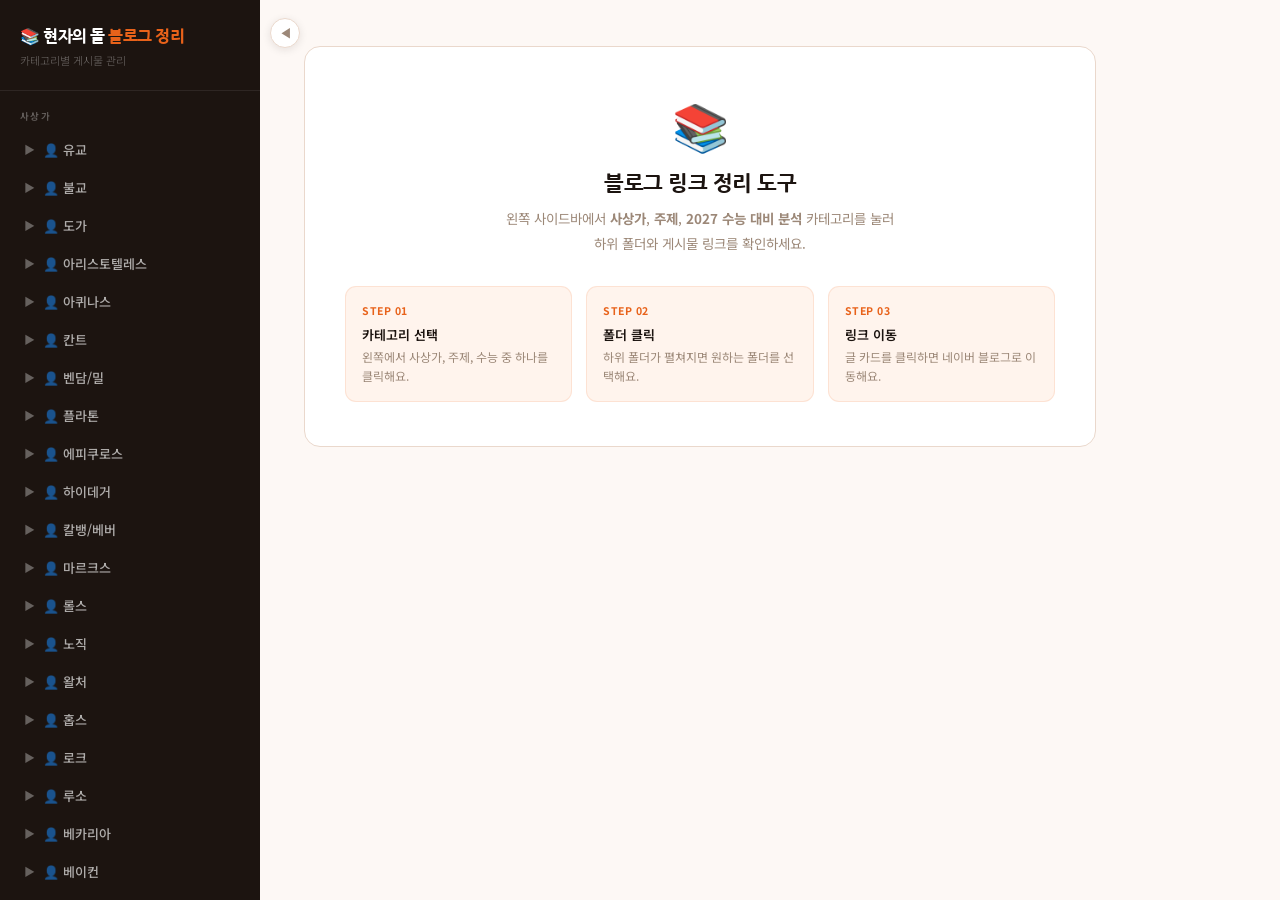
==== index.html @ 96433935 "Rename blog-organizer.html to index.html" ====
<!DOCTYPE html>
<html lang="ko">
<head>
<meta charset="UTF-8">
<meta name="viewport" content="width=device-width, initial-scale=1.0">
<title>현자의 돌 블로그 정리</title>
<link rel="stylesheet" href="blog-organizer.css">
</head>
<body>

<!-- 사이드바 토글 -->
<button class="sidebar-toggle" onclick="toggleSidebar()" title="사이드바 숨기기/보이기">
  <span class="toggle-icon">◀</span>
</button>

<!-- 사이드바 -->
<nav id="sidebar">
  <div class="sidebar-header">
    <div class="logo">📚 현자의 돌 <span>블로그 정리</span></div>
    <div class="sub">카테고리별 게시물 관리</div>
  </div>

  <div class="cat-label">사상가</div>
  <div id="thinker-section"></div>
  <div class="cat-divider"></div>

  <div class="cat-label">주제</div>
  <div id="topic-section"></div>
  <div class="cat-divider"></div>

  <div class="cat-label">2027년 수능 대비 분석</div>
  <div id="exam-section"></div>

  <!-- 관리자 로그인/로그아웃 버튼 -->
  <div class="admin-area">
    <button class="admin-btn" id="admin-toggle-btn" onclick="handleAdminBtn()">
      🔐 관리자 로그인
    </button>
  </div>
</nav>

<!-- 메인 -->
<main id="main">
  <div id="main-content"></div>
</main>

<!-- FAB: 관리자만 보임 -->
<button class="fab admin-only" id="fab-add" onclick="openAddModal()" title="링크 추가">＋</button>

<!-- 링크 추가 모달 -->
<div class="modal-overlay" id="add-modal">
  <div class="modal">
    <div class="modal-title">✏️ 블로그 링크 추가</div>

    <div class="form-row">
      <label class="form-label">글 제목</label>
      <input class="form-input" id="f-title" placeholder="게시물 제목을 입력하세요" />
    </div>
    <div class="form-row">
      <label class="form-label">네이버 블로그 URL</label>
      <input class="form-input" id="f-url" placeholder="https://blog.naver.com/..." />
    </div>
    <div class="form-row">
      <label class="form-label">대분류 카테고리</label>
      <select class="form-select" id="f-cat" onchange="updateSubCats()">
        <option value="">선택하세요</option>
        <option value="사상가">사상가</option>
        <option value="주제">주제</option>
        <option value="수능">2027년 수능 대비 분석</option>
      </select>
    </div>
    <div class="form-row">
      <label class="form-label">세부 폴더</label>
      <div style="display:flex;gap:8px;">
        <select class="form-select" id="f-folder" style="flex:1">
          <option value="">대분류를 먼저 선택하세요</option>
        </select>
        <button class="btn btn-ghost" style="white-space:nowrap;padding:9px 12px;font-size:12px" onclick="openNewFolderInput()">＋ 새 폴더</button>
      </div>
      <input class="form-input" id="f-new-folder" placeholder="새 폴더 이름 입력 후 Enter" style="margin-top:6px;display:none"
        onkeydown="if(event.key==='Enter')confirmNewFolder()" />
    </div>
    <div class="form-row">
      <label class="form-label">태그 (쉼표로 구분)</label>
      <input class="form-input" id="f-tags" placeholder="예: 칸트, 도덕법칙, 정언명령" />
    </div>
    <div class="modal-actions">
      <button class="btn btn-ghost" onclick="closeModal()">취소</button>
      <button class="btn btn-primary" onclick="saveLink()">저장</button>
    </div>
  </div>
</div>

<!-- 관리자 로그인 모달 -->
<div class="modal-overlay" id="login-modal">
  <div class="modal" style="max-width:360px;">
    <div class="modal-title">🔐 관리자 로그인</div>
    <div class="form-row">
      <label class="form-label">비밀번호</label>
      <input class="form-input" id="admin-pw-input" type="password" placeholder="비밀번호 입력"
        onkeydown="if(event.key==='Enter')submitLogin()" />
      <div id="login-error" style="color:#d93025;font-size:11.5px;margin-top:6px;display:none;">
        비밀번호가 틀렸습니다.
      </div>
    </div>
    <div class="modal-actions">
      <button class="btn btn-ghost" onclick="closeLoginModal()">취소</button>
      <button class="btn btn-primary" onclick="submitLogin()">로그인</button>
    </div>
  </div>
</div>

<script>
// ════════════════════════════════════════
// ✏️  비밀번호 변경: 아래 한 줄만 수정하세요
const ADMIN_PASSWORD = 'admin1234';
// ════════════════════════════════════════

const STORE_KEY = 'blog_organizer_v1';
let isAdmin = false;
let appData = loadData();
let currentView = null;
let deleteMode = false;

// ── 데이터 저장/로드 ──
function loadData() {
  try { return JSON.parse(localStorage.getItem(STORE_KEY)) || getDefaultData(); }
  catch(e) { return getDefaultData(); }
}
function getDefaultData() {
  return {
    thinker: { '유교': [], '불교': [], '도가': [], '아리스토텔레스': [], '아퀴나스': [], '칸트': [], '벤담/밀': [], '플라톤': [], '에피쿠로스': [], '하이데거': [], '칼뱅/베버': [], '마르크스': [], '롤스': [], '노직': [], '왈처': [], '홉스': [], '로크': [], '루소': [], '베카리아': [], '베이컨': [], '데카르트': [], '싱어': [], '레건': [], '테일러': [], '레오폴드': [], '소로': [], '모겐소': [], '갈퉁': [], '니부어': [] },
    topic:   { '윤리와 사상': [], '사회·문화': [], '정치와 법': [], '생활과 윤리': [] },
    exam:    { '기출 분석': [], '예상 문제': [], '출제 경향': [], '고득점 전략': [] }
  };
}
function saveData(data) {
  localStorage.setItem(STORE_KEY, JSON.stringify(data));
}

// ── 관리자 모드 ──
function applyAdminState() {
  // FAB
  document.getElementById('fab-add').style.display = isAdmin ? 'flex' : 'none';
  // 로그인 버튼 텍스트
  document.getElementById('admin-toggle-btn').textContent = isAdmin ? '🔓 관리자 로그아웃' : '🔐 관리자 로그인';
  // 현재 화면 다시 그리기 (관리 버튼 반영)
  renderMain();
}

function handleAdminBtn() {
  if (isAdmin) {
    isAdmin = false;
    deleteMode = false;
    applyAdminState();
  } else {
    openLoginModal();
  }
}

function openLoginModal() {
  document.getElementById('admin-pw-input').value = '';
  document.getElementById('login-error').style.display = 'none';
  document.getElementById('login-modal').classList.add('open');
  setTimeout(() => document.getElementById('admin-pw-input').focus(), 80);
}
function closeLoginModal() {
  document.getElementById('login-modal').classList.remove('open');
}
function submitLogin() {
  const pw = document.getElementById('admin-pw-input').value;
  if (pw === ADMIN_PASSWORD) {
    isAdmin = true;
    closeLoginModal();
    applyAdminState();
  } else {
    document.getElementById('login-error').style.display = 'block';
    document.getElementById('admin-pw-input').value = '';
    document.getElementById('admin-pw-input').focus();
  }
}

// 모달 바깥 클릭 시 닫기
document.getElementById('login-modal').addEventListener('click', function(e) {
  if (e.target === this) closeLoginModal();
});

// ── 사이드바 렌더 ──
function renderSidebar() {
  renderSection('thinker-section', 'thinker', '👤');
  renderSection('topic-section',   'topic',   '📖');
  renderSection('exam-section',    'exam',    '📝');
}

function renderSection(elId, catKey, icon) {
  const el = document.getElementById(elId);
  const catData = appData[catKey];
  el.innerHTML = '';

  Object.keys(catData).forEach(thinker => {
    const count  = catData[thinker].length;
    const isOpen = currentView?.cat === catKey && currentView?.thinker === thinker;

    const btn = document.createElement('button');
    btn.className = 'thinker-btn' + (isOpen ? ' active' : '');
    btn.dataset.thinker = thinker;
    btn.innerHTML = `<span class="icon">▶</span>${icon} ${thinker}`;
    btn.onclick = () => toggleThinker(btn, catKey, thinker);
    el.appendChild(btn);

    const fl = document.createElement('div');
    fl.className = 'folder-list' + (isOpen ? ' open' : '');
    fl.id = `fl-${catKey}-${thinker}`;

    const folderMap = {};
    catData[thinker].forEach(item => {
      if (!folderMap[item.folder]) folderMap[item.folder] = [];
      folderMap[item.folder].push(item);
    });

    const allBtn = document.createElement('button');
    allBtn.className = 'folder-btn' + (isOpen && currentView?.folder === null ? ' active' : '');
    allBtn.innerHTML = `<span class="f-icon">📂</span> 전체 보기 <span class="f-count">${count}</span>`;
    allBtn.onclick = () => showView(catKey, thinker, null);
    fl.appendChild(allBtn);

    Object.keys(folderMap).forEach(folder => {
      const fb = document.createElement('button');
      fb.className = 'folder-btn' + (isOpen && currentView?.folder === folder ? ' active' : '');
      fb.innerHTML = `<span class="f-icon">📁</span> ${folder} <span class="f-count">${folderMap[folder].length}</span>`;
      fb.onclick = () => showView(catKey, thinker, folder);
      fl.appendChild(fb);
    });

    el.appendChild(fl);
  });
}

function toggleThinker(btn, catKey, thinker) {
  const fl = document.getElementById(`fl-${catKey}-${thinker}`);
  const isOpen = fl.classList.contains('open');
  btn.closest('div').querySelectorAll('.folder-list').forEach(x => x.classList.remove('open'));
  btn.closest('div').querySelectorAll('.thinker-btn').forEach(x => x.classList.remove('active'));
  if (!isOpen) {
    fl.classList.add('open');
    btn.classList.add('active');
    showView(catKey, thinker, null);
  } else {
    currentView = null;
    renderMain();
  }
}

// ── 메인 렌더 ──
function showView(cat, thinker, folder) {
  currentView = { cat, thinker, folder };
  renderSidebar();
  renderMain();
}

function renderMain() {
  const el = document.getElementById('main-content');
  if (!currentView) { el.innerHTML = renderWelcome(); return; }

  const { cat, thinker, folder } = currentView;
  const allItems = appData[cat][thinker] || [];
  const items    = folder === null ? allItems : allItems.filter(i => i.folder === folder);
  const catLabel = cat === 'thinker' ? '사상가' : cat === 'topic' ? '주제' : '2027 수능';
  const folderLabel = folder || '전체 보기';

  const searchVal = document.getElementById('search-input-main')?.value || '';
  const filtered  = searchVal
    ? items.filter(i => i.title.includes(searchVal) || (i.tags||[]).join(',').includes(searchVal))
    : items;

  // 관리자 전용 버튼 (관리자일 때만 렌더)
  const adminBtns = isAdmin ? `
    <div style="display:flex;gap:6px">
      <button class="btn-sm" onclick="toggleDeleteMode()">${deleteMode ? '✅ 완료' : '🗑 관리'}</button>
      <button class="btn-sm" onclick="openAddModalWith('${cat}','${thinker}',${folder ? `'${folder}'` : 'null'})">＋ 추가</button>
    </div>` : '';

  el.innerHTML = `
    <div class="main-header">
      <div class="breadcrumb">
        <span>${catLabel}</span> <span>›</span> <span>${thinker}</span>
        ${folder ? `<span>›</span><span>${folder}</span>` : ''}
      </div>
      <div class="main-title">${thinker} — ${folderLabel}</div>
      <div class="main-desc">${thinker}의 블로그 게시물 모음입니다. 링크를 클릭하면 네이버 블로그로 이동합니다.</div>
    </div>
    <div class="search-wrap">
      <input class="search-input" id="search-input-main" placeholder="제목 또는 태그로 검색…"
        value="${searchVal}" oninput="renderMain()" />
    </div>
    <div class="manage-bar">
      <span class="result-count">총 ${filtered.length}개</span>
      ${adminBtns}
    </div>
    <div class="link-grid">
      ${filtered.length === 0 ? renderEmpty() : filtered.map(item => renderCard(item, cat, thinker)).join('')}
    </div>`;
}

function renderCard(item, cat, thinker) {
  const tagsHtml = (item.tags||[]).map(t => `<span class="tag">${t}</span>`).join('');
  if (deleteMode && isAdmin) {
    return `
      <div class="link-card deletable" style="cursor:default">
        <div class="card-icon">📄</div>
        <div class="card-body">
          <div class="card-title">${item.title}</div>
          <div class="card-meta">${item.folder}</div>
          ${tagsHtml ? `<div class="card-tags">${tagsHtml}</div>` : ''}
        </div>
        <button class="delete-btn" onclick="deleteItem('${cat}','${thinker}','${item.id}')">🗑</button>
      </div>`;
  }
  return `
    <a class="link-card" href="${item.url}" target="_blank" rel="noopener noreferrer">
      <div class="card-icon">📄</div>
      <div class="card-body">
        <div class="card-title">${item.title}</div>
        <div class="card-meta">${item.folder}</div>
        ${tagsHtml ? `<div class="card-tags">${tagsHtml}</div>` : ''}
      </div>
      <span class="card-arrow">→</span>
    </a>`;
}

function renderEmpty() {
  return `<div class="empty">
    <div class="e-icon">📭</div>
    <div class="e-title">아직 링크가 없어요</div>
    <div class="e-sub">${isAdmin ? '오른쪽 하단 ＋ 버튼을 눌러 첫 번째 블로그 링크를 추가해보세요.' : '관리자가 아직 링크를 추가하지 않았어요.'}</div>
  </div>`;
}

function renderWelcome() {
  return `<div class="welcome-hero">
    <div class="hero-emoji">📚</div>
    <h2>블로그 링크 정리 도구</h2>
    <p>왼쪽 사이드바에서 <strong>사상가</strong>, <strong>주제</strong>, <strong>2027 수능 대비 분석</strong> 카테고리를 눌러<br>
    하위 폴더와 게시물 링크를 확인하세요.</p>
    <div class="welcome-steps">
      <div class="step"><div class="step-num">STEP 01</div><div class="step-title">카테고리 선택</div><div class="step-desc">왼쪽에서 사상가, 주제, 수능 중 하나를 클릭해요.</div></div>
      <div class="step"><div class="step-num">STEP 02</div><div class="step-title">폴더 클릭</div><div class="step-desc">하위 폴더가 펼쳐지면 원하는 폴더를 선택해요.</div></div>
      <div class="step"><div class="step-num">STEP 03</div><div class="step-title">링크 이동</div><div class="step-desc">글 카드를 클릭하면 네이버 블로그로 이동해요.</div></div>
    </div>
  </div>`;
}

// ── 모달 (링크 추가) ──
let modalPreset = null;

function openAddModal() {
  if (!isAdmin) return;
  modalPreset = null;
  document.getElementById('f-title').value = '';
  document.getElementById('f-url').value = '';
  document.getElementById('f-cat').value = '';
  document.getElementById('f-folder').innerHTML = '<option value="">대분류를 먼저 선택하세요</option>';
  document.getElementById('f-tags').value = '';
  document.getElementById('f-new-folder').style.display = 'none';
  document.getElementById('add-modal').classList.add('open');
}

function openAddModalWith(cat, thinker, folder) {
  if (!isAdmin) return;
  openAddModal();
  const catVal = cat === 'thinker' ? '사상가' : cat === 'topic' ? '주제' : '수능';
  document.getElementById('f-cat').value = catVal;
  updateSubCats();
  const sel = document.getElementById('f-folder');
  Array.from(sel.options).forEach(opt => { if (opt.value === thinker) opt.selected = true; });
  modalPreset = { cat, thinker, folder };
}

function updateSubCats() {
  const cat = document.getElementById('f-cat').value;
  const sel = document.getElementById('f-folder');
  sel.innerHTML = '<option value="">선택하세요</option>';
  const catKey = cat === '사상가' ? 'thinker' : cat === '주제' ? 'topic' : cat === '수능' ? 'exam' : null;
  if (!catKey) return;
  Object.keys(appData[catKey]).forEach(name => {
    const opt = document.createElement('option');
    opt.value = JSON.stringify({ catKey, name });
    opt.textContent = name;
    sel.appendChild(opt);
  });
}

function openNewFolderInput() {
  const inp = document.getElementById('f-new-folder');
  inp.style.display = 'block';
  inp.focus();
}
function confirmNewFolder() {
  document.getElementById('f-new-folder').style.display = 'none';
}

function saveLink() {
  if (!isAdmin) return;
  const title     = document.getElementById('f-title').value.trim();
  const url       = document.getElementById('f-url').value.trim();
  const catRaw    = document.getElementById('f-cat').value;
  const folderRaw = document.getElementById('f-folder').value;
  const newFolder = document.getElementById('f-new-folder').value.trim();
  const tagsRaw   = document.getElementById('f-tags').value.trim();

  if (!title)  return alert('제목을 입력해주세요.');
  if (!url)    return alert('URL을 입력해주세요.');
  if (!catRaw) return alert('대분류를 선택해주세요.');

  let catKey, thinker;
  try {
    const parsed = JSON.parse(folderRaw);
    catKey  = parsed.catKey;
    thinker = parsed.name;
  } catch(e) {
    return alert('세부 폴더(사상가/주제 등)를 선택해주세요.');
  }

  const folder = newFolder || '기본 폴더';
  const tags   = tagsRaw ? tagsRaw.split(',').map(t => t.trim()).filter(Boolean) : [];
  appData[catKey][thinker].push({ id: Date.now().toString(), title, url, folder, tags });
  saveData(appData);
  closeModal();
  currentView = { cat: catKey, thinker, folder };
  renderSidebar();
  renderMain();
}

function closeModal() {
  document.getElementById('add-modal').classList.remove('open');
  document.getElementById('f-new-folder').value = '';
  document.getElementById('f-new-folder').style.display = 'none';
}

document.getElementById('add-modal').addEventListener('click', function(e) {
  if (e.target === this) closeModal();
});

// ── 삭제 ──
function toggleDeleteMode() {
  if (!isAdmin) return;
  deleteMode = !deleteMode;
  renderMain();
}
function deleteItem(cat, thinker, id) {
  if (!isAdmin) return;
  if (!confirm('이 링크를 삭제할까요?')) return;
  appData[cat][thinker] = appData[cat][thinker].filter(i => i.id !== id);
  saveData(appData);
  renderSidebar();
  renderMain();
}

// ── 사이드바 토글 ──
function toggleSidebar() {
  document.body.classList.toggle('sidebar-hidden');
}

// ── 초기화 ──
applyAdminState();
renderSidebar();
renderMain();
</script>
</body>
</html>
---- blog-organizer.css ----
@import url('https://fonts.googleapis.com/css2?family=Nanum+Gothic:wght@400;700;800&family=Noto+Sans+KR:wght@300;400;500;600&display=swap');

/* ══════════════════════════════
   디자인 토큰 (색상·폰트·간격)
   여기만 바꾸면 전체 테마 변경 가능
   ══════════════════════════════ */
:root {
  --ink:          #1c1410;   /* 기본 텍스트 */
  --ink-soft:     #4a3728;   /* 보조 텍스트 */
  --ink-muted:    #9c8878;   /* 흐린 텍스트 */
  --rule:         #ead8cc;   /* 구분선·테두리 */
  --bg:           #fdf8f5;   /* 페이지 배경 */
  --bg-white:     #ffffff;   /* 카드·모달 배경 */
  --accent:       #e8621a;   /* 포인트 컬러 (주황) */
  --accent-light: #fdf0e8;   /* 포인트 연한 배경 */
  --accent-hover: #c94e0e;   /* 포인트 hover */
  --accent-pale:  #fff4ed;   /* 포인트 아주 연한 배경 */
  --sidebar-w:    260px;     /* 사이드바 너비 */
}

/* ══════════════
   리셋
   ══════════════ */
* { margin: 0; padding: 0; box-sizing: border-box; }

body {
  font-family: 'Noto Sans KR', sans-serif;
  background: var(--bg);
  color: var(--ink);
  display: flex;
  min-height: 100vh;
}

/* ══════════════════════════════
   사이드바 토글
   ══════════════════════════════ */
#sidebar {
  transition: transform 0.25s cubic-bezier(0.4, 0, 0.2, 1);
}
#main {
  transition: margin-left 0.25s cubic-bezier(0.4, 0, 0.2, 1);
}

body.sidebar-hidden #sidebar           { transform: translateX(-260px); }
body.sidebar-hidden #main              { margin-left: 0; }
body.sidebar-hidden .sidebar-toggle    { left: 12px; }
body.sidebar-hidden .sidebar-toggle .toggle-icon { transform: rotate(180deg); }

.sidebar-toggle {
  position: fixed;
  top: 18px;
  left: calc(var(--sidebar-w) + 10px);
  z-index: 200;
  width: 30px;
  height: 30px;
  border-radius: 50%;
  background: var(--bg-white);
  border: 1.5px solid var(--rule);
  cursor: pointer;
  display: flex;
  align-items: center;
  justify-content: center;
  box-shadow: 0 2px 8px rgba(28, 20, 16, 0.1);
  transition: left 0.25s cubic-bezier(0.4, 0, 0.2, 1), background 0.15s;
  color: var(--ink-muted);
  font-size: 13px;
}
.sidebar-toggle:hover {
  background: var(--accent-pale);
  color: var(--accent);
  border-color: var(--accent);
}
.sidebar-toggle .toggle-icon {
  transition: transform 0.25s cubic-bezier(0.4, 0, 0.2, 1);
  line-height: 1;
}

/* ══════════════
   사이드바
   ══════════════ */
#sidebar {
  width: var(--sidebar-w);
  min-height: 100vh;
  background: var(--ink);
  display: flex;
  flex-direction: column;
  position: fixed;
  top: 0;
  left: 0;
  overflow-y: auto;
  z-index: 100;
}

.sidebar-header {
  padding: 26px 20px 22px;
  border-bottom: 1px solid rgba(255, 255, 255, 0.08);
}

.sidebar-header .logo {
  font-family: 'Nanum Gothic', sans-serif;
  font-size: 16px;
  font-weight: 800;
  color: #ffffff;
  letter-spacing: -0.5px;
  line-height: 1.3;
}
.sidebar-header .logo span {
  color: var(--accent);
}

.sidebar-header .sub {
  font-size: 11px;
  color: rgba(255, 255, 255, 0.38);
  margin-top: 5px;
  font-weight: 300;
}

/* 카테고리 레이블 */
.cat-label {
  padding: 18px 20px 7px;
  font-size: 9.5px;
  font-weight: 600;
  letter-spacing: 1.4px;
  text-transform: uppercase;
  color: rgba(255, 255, 255, 0.32);
}

.cat-divider {
  height: 1px;
  background: rgba(255, 255, 255, 0.07);
  margin: 8px 16px;
}

/* 사상가 아코디언 버튼 */
.thinker-btn {
  width: 100%;
  text-align: left;
  background: none;
  border: none;
  padding: 9px 16px;
  display: flex;
  align-items: center;
  gap: 8px;
  cursor: pointer;
  font-family: 'Noto Sans KR', sans-serif;
  font-size: 13px;
  font-weight: 500;
  color: rgba(255, 255, 255, 0.65);
  border-radius: 7px;
  margin: 1px 8px;
  transition: background 0.15s, color 0.15s;
}
.thinker-btn:hover  { background: rgba(255, 255, 255, 0.07); color: #fff; }
.thinker-btn.active { background: var(--accent); color: #fff; }

.thinker-btn .icon {
  font-size: 11px;
  transition: transform 0.2s;
  display: inline-block;
  opacity: 0.5;
}
.thinker-btn.active .icon { transform: rotate(90deg); opacity: 1; }

/* 폴더 목록 */
.folder-list {
  display: none;
  padding: 2px 0 4px 20px;
}
.folder-list.open { display: block; }

.folder-btn {
  width: 100%;
  text-align: left;
  background: none;
  border: none;
  padding: 7px 14px;
  display: flex;
  align-items: center;
  gap: 7px;
  cursor: pointer;
  font-family: 'Noto Sans KR', sans-serif;
  font-size: 12px;
  color: rgba(255, 255, 255, 0.48);
  border-radius: 6px;
  margin: 1px 6px;
  transition: background 0.15s, color 0.15s;
}
.folder-btn:hover  { background: rgba(255, 255, 255, 0.07); color: rgba(255, 255, 255, 0.85); }
.folder-btn.active { color: var(--accent); font-weight: 600; }

.folder-btn .f-icon { font-size: 11px; }

.folder-btn .f-count {
  margin-left: auto;
  font-size: 10px;
  background: rgba(255, 255, 255, 0.1);
  color: rgba(255, 255, 255, 0.4);
  padding: 1px 7px;
  border-radius: 10px;
}
.folder-btn.active .f-count { background: var(--accent); color: #fff; }

/* ══════════════
   메인 영역
   ══════════════ */
#main {
  margin-left: var(--sidebar-w);
  flex: 1;
  padding: 36px 44px;
  max-width: 880px;
}

.main-header { margin-bottom: 26px; }

.breadcrumb {
  font-size: 11.5px;
  color: var(--ink-muted);
  margin-bottom: 10px;
  display: flex;
  align-items: center;
  gap: 5px;
}

.main-title {
  font-family: 'Nanum Gothic', sans-serif;
  font-size: 22px;
  font-weight: 800;
  color: var(--ink);
  margin-bottom: 6px;
  letter-spacing: -0.5px;
}

.main-desc {
  font-size: 13px;
  color: var(--ink-muted);
  line-height: 1.65;
}

/* ══════════════
   검색바
   ══════════════ */
.search-wrap {
  margin-bottom: 22px;
  display: flex;
  gap: 8px;
}

.search-input {
  flex: 1;
  padding: 10px 16px;
  border: 1.5px solid var(--rule);
  border-radius: 9px;
  font-family: 'Noto Sans KR', sans-serif;
  font-size: 13px;
  color: var(--ink);
  background: var(--bg-white);
  outline: none;
  transition: border-color 0.2s, box-shadow 0.2s;
}
.search-input:focus {
  border-color: var(--accent);
  box-shadow: 0 0 0 3px rgba(232, 98, 26, 0.1);
}
.search-input::placeholder { color: var(--ink-muted); }

/* ══════════════
   링크 카드
   ══════════════ */
.link-grid {
  display: flex;
  flex-direction: column;
  gap: 9px;
}

.link-card {
  background: var(--bg-white);
  border: 1px solid var(--rule);
  border-radius: 11px;
  padding: 15px 18px;
  display: flex;
  align-items: flex-start;
  gap: 13px;
  text-decoration: none;
  color: inherit;
  transition: border-color 0.18s, box-shadow 0.18s, transform 0.12s;
}
.link-card:hover {
  border-color: var(--accent);
  box-shadow: 0 3px 14px rgba(232, 98, 26, 0.1);
  transform: translateY(-1px);
}

.link-card .card-icon {
  width: 36px;
  height: 36px;
  border-radius: 8px;
  background: var(--accent-light);
  display: flex;
  align-items: center;
  justify-content: center;
  font-size: 16px;
  flex-shrink: 0;
  margin-top: 1px;
}

.link-card .card-body { flex: 1; }

.link-card .card-title {
  font-size: 13.5px;
  font-weight: 600;
  color: var(--ink);
  margin-bottom: 3px;
  line-height: 1.5;
}

.link-card .card-tags {
  display: flex;
  flex-wrap: wrap;
  gap: 4px;
  margin-top: 6px;
}

.tag {
  font-size: 10px;
  padding: 2px 8px;
  border-radius: 20px;
  background: var(--accent-pale);
  color: var(--accent);
  font-weight: 500;
  border: 1px solid rgba(232, 98, 26, 0.15);
}

.link-card .card-meta {
  font-size: 11px;
  color: var(--ink-muted);
  margin-top: 2px;
}

.link-card .card-arrow {
  font-size: 15px;
  color: var(--rule);
  align-self: center;
  flex-shrink: 0;
  transition: color 0.15s, transform 0.15s;
}
.link-card:hover .card-arrow { color: var(--accent); transform: translateX(3px); }

/* ══════════════
   빈 상태
   ══════════════ */
.empty {
  text-align: center;
  padding: 60px 20px;
  color: var(--ink-muted);
}
.empty .e-icon  { font-size: 38px; margin-bottom: 14px; }
.empty .e-title { font-size: 15px; font-weight: 600; margin-bottom: 6px; color: var(--ink-soft); }
.empty .e-sub   { font-size: 13px; line-height: 1.6; }

/* ══════════════
   모달
   ══════════════ */
.modal-overlay {
  display: none;
  position: fixed;
  inset: 0;
  background: rgba(28, 20, 16, 0.5);
  z-index: 300;
  align-items: center;
  justify-content: center;
}
.modal-overlay.open { display: flex; }

.modal {
  background: var(--bg-white);
  border-radius: 16px;
  padding: 28px 28px 24px;
  width: 480px;
  max-width: calc(100vw - 40px);
  box-shadow: 0 12px 48px rgba(28, 20, 16, 0.2);
}

.modal-title {
  font-family: 'Nanum Gothic', sans-serif;
  font-size: 17px;
  font-weight: 800;
  margin-bottom: 22px;
  color: var(--ink);
  letter-spacing: -0.3px;
}

.form-row { margin-bottom: 14px; }

.form-label {
  display: block;
  font-size: 11.5px;
  font-weight: 600;
  color: var(--ink-soft);
  margin-bottom: 5px;
  letter-spacing: 0.3px;
}

.form-input,
.form-select {
  width: 100%;
  padding: 9px 12px;
  border: 1.5px solid var(--rule);
  border-radius: 8px;
  font-family: 'Noto Sans KR', sans-serif;
  font-size: 13px;
  color: var(--ink);
  background: var(--bg);
  outline: none;
  transition: border-color 0.2s, box-shadow 0.2s;
}
.form-input:focus,
.form-select:focus {
  border-color: var(--accent);
  background: var(--bg-white);
  box-shadow: 0 0 0 3px rgba(232, 98, 26, 0.1);
}

.modal-actions {
  display: flex;
  justify-content: flex-end;
  gap: 8px;
  margin-top: 22px;
}

/* ══════════════
   버튼
   ══════════════ */
.btn {
  padding: 9px 22px;
  border-radius: 8px;
  font-family: 'Noto Sans KR', sans-serif;
  font-size: 13px;
  font-weight: 600;
  cursor: pointer;
  border: none;
  transition: background 0.15s;
}
.btn-ghost         { background: var(--bg); color: var(--ink-soft); }
.btn-ghost:hover   { background: var(--rule); }
.btn-primary       { background: var(--accent); color: #fff; }
.btn-primary:hover { background: var(--accent-hover); }

.btn-sm {
  padding: 5px 13px;
  font-size: 11.5px;
  border-radius: 7px;
  border: 1.5px solid var(--rule);
  background: var(--bg-white);
  color: var(--ink-soft);
  cursor: pointer;
  font-family: 'Noto Sans KR', sans-serif;
  font-weight: 500;
  transition: border-color 0.15s, color 0.15s;
}
.btn-sm:hover { border-color: var(--accent); color: var(--accent); }

/* ══════════════
   FAB (링크 추가 버튼)
   ══════════════ */
.fab {
  position: fixed;
  bottom: 28px;
  right: 32px;
  width: 50px;
  height: 50px;
  border-radius: 50%;
  background: var(--accent);
  color: #fff;
  font-size: 26px;
  border: none;
  cursor: pointer;
  display: flex;
  align-items: center;
  justify-content: center;
  box-shadow: 0 4px 20px rgba(232, 98, 26, 0.4);
  transition: background 0.15s, transform 0.12s, box-shadow 0.15s;
  z-index: 200;
}
.fab:hover {
  background: var(--accent-hover);
  transform: scale(1.07);
  box-shadow: 0 6px 24px rgba(232, 98, 26, 0.5);
}

/* ══════════════
   관리 바
   ══════════════ */
.manage-bar {
  display: flex;
  justify-content: space-between;
  align-items: center;
  margin-bottom: 14px;
}
.result-count { font-size: 12px; color: var(--ink-muted); }

/* ══════════════
   삭제 모드
   ══════════════ */
.link-card.deletable       { border-color: var(--rule); cursor: default; }
.link-card.deletable:hover { border-color: #d93025; box-shadow: 0 2px 12px rgba(217, 48, 37, 0.08); transform: none; }

.delete-btn {
  background: none;
  border: none;
  cursor: pointer;
  font-size: 15px;
  color: var(--rule);
  align-self: center;
  padding: 4px;
  transition: color 0.15s;
}
.delete-btn:hover { color: #d93025; }

/* ══════════════
   관리자 영역 (사이드바 하단)
   ══════════════ */
.admin-area {
  margin-top: auto;
  padding: 16px 12px 20px;
  border-top: 1px solid rgba(255, 255, 255, 0.07);
}

.admin-btn {
  width: 100%;
  padding: 9px 14px;
  border-radius: 8px;
  border: 1.5px solid rgba(255, 255, 255, 0.12);
  background: transparent;
  color: rgba(255, 255, 255, 0.45);
  font-family: 'Noto Sans KR', sans-serif;
  font-size: 12px;
  font-weight: 500;
  cursor: pointer;
  text-align: left;
  transition: background 0.15s, color 0.15s, border-color 0.15s;
}
.admin-btn:hover {
  background: rgba(232, 98, 26, 0.15);
  color: var(--accent);
  border-color: rgba(232, 98, 26, 0.4);
}

/* ══════════════
   웰컴 화면
   ══════════════ */
.welcome-hero {
  background: var(--bg-white);
  border: 1px solid var(--rule);
  border-radius: 16px;
  padding: 44px 40px;
  text-align: center;
  margin-top: 10px;
}
.welcome-hero .hero-emoji { font-size: 46px; margin-bottom: 16px; }

.welcome-hero h2 {
  font-family: 'Nanum Gothic', sans-serif;
  font-size: 21px;
  font-weight: 800;
  color: var(--ink);
  margin-bottom: 12px;
  letter-spacing: -0.5px;
}
.welcome-hero p {
  font-size: 13.5px;
  color: var(--ink-muted);
  line-height: 1.85;
}

.welcome-steps {
  display: flex;
  gap: 14px;
  margin-top: 30px;
  text-align: left;
}

.step {
  flex: 1;
  background: var(--accent-pale);
  border: 1px solid rgba(232, 98, 26, 0.12);
  border-radius: 11px;
  padding: 16px;
}
.step-num   { font-size: 10.5px; font-weight: 700; color: var(--accent); letter-spacing: 0.5px; margin-bottom: 7px; }
.step-title { font-size: 13px;   font-weight: 600; color: var(--ink);    margin-bottom: 4px; }
.step-desc  { font-size: 12px;   color: var(--ink-muted); line-height: 1.55; }
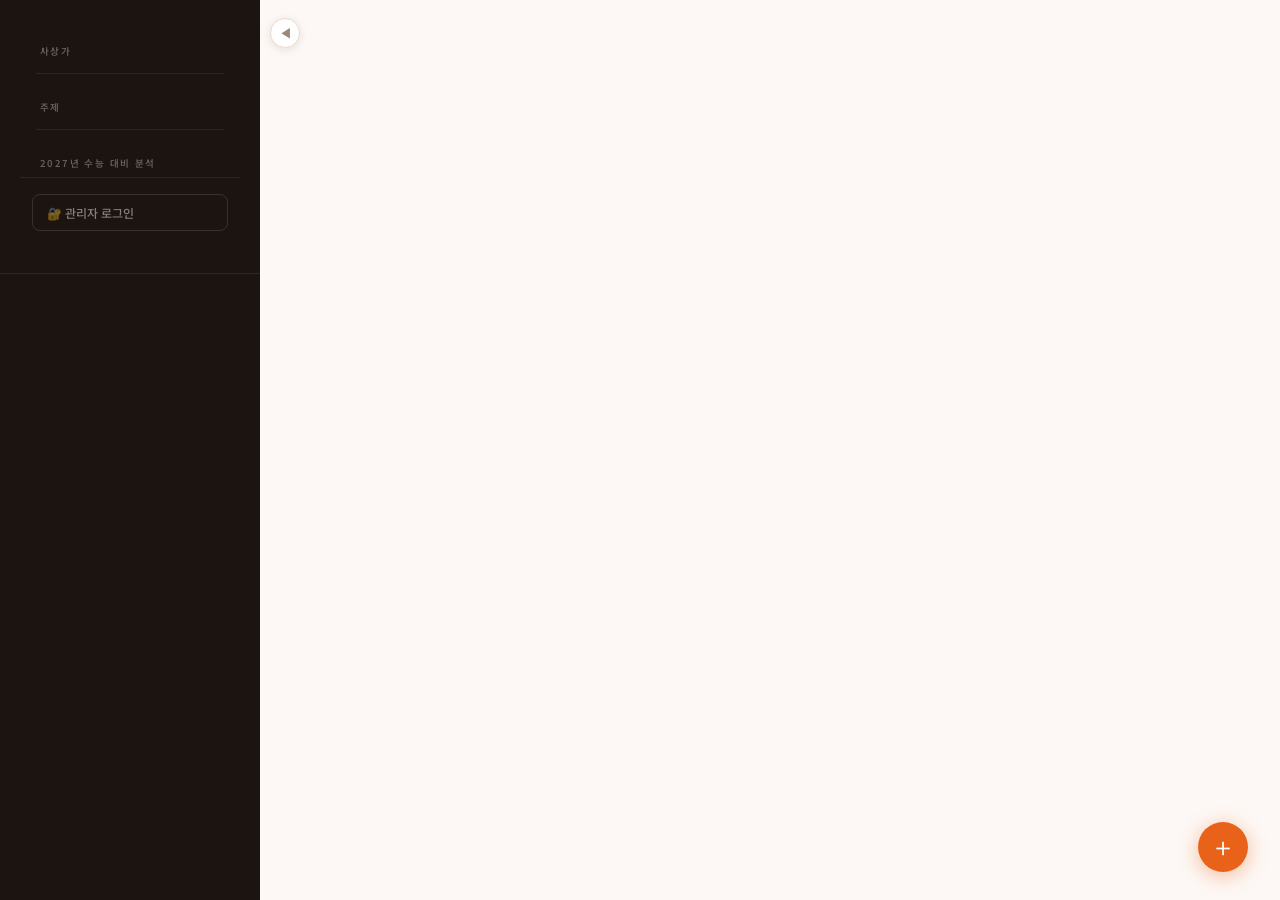
==== commit affc33de: "Add admin entry/folder modals and sidebar scroll Introduce admin-facing add-item and add-folder func" ====
--- a/index.html
+++ b/index.html
@@ -16,20 +16,27 @@
 <!-- 사이드바 -->
 <nav id="sidebar">
   <div class="sidebar-header">
-    <div class="logo">📚 현자의 돌 <span>블로그 정리</span></div>
-    <div class="sub">카테고리별 게시물 관리</div>
-  </div>
-
-  <div class="cat-label">사상가</div>
-  <div id="thinker-section"></div>
-  <div class="cat-divider"></div>
-
-  <div class="cat-label">주제</div>
-  <div id="topic-section"></div>
-  <div class="cat-divider"></div>
-
-  <div class="cat-label">2027년 수능 대비 분석</div>
-  <div id="exam-section"></div>
+    <div class="sidebar-scroll">
+      <div class="cat-label">사상가</div>
+      <div id="thinker-section"></div>
+      <div id="add-thinker-btn-wrap" style="display:none">
+        <button class="add-item-btn" onclick="openAddEntryModal('thinker')">＋ 사상가 추가</button>
+      </div>
+      <div class="cat-divider"></div>
+
+      <div class="cat-label">주제</div>
+      <div id="topic-section"></div>
+      <div id="add-topic-btn-wrap" style="display:none">
+        <button class="add-item-btn" onclick="openAddEntryModal('topic')">＋ 주제 추가</button>
+      </div>
+      <div class="cat-divider"></div>
+
+      <div class="cat-label">2027년 수능 대비 분석</div>
+      <div id="exam-section"></div>
+      <div id="add-exam-btn-wrap" style="display:none">
+        <button class="add-item-btn" onclick="openAddEntryModal('exam')">＋ 항목 추가</button>
+      </div>
+    </div>
 
   <!-- 관리자 로그인/로그아웃 버튼 -->
   <div class="admin-area">
@@ -193,6 +200,13 @@
 }
 
 function renderSection(elId, catKey, icon) {
+  if (isAdmin) {
+  const addFolderBtn = document.createElement('button');
+  addFolderBtn.className = 'add-folder-btn';
+  addFolderBtn.innerHTML = `＋ 폴더 추가`;
+  addFolderBtn.onclick = () => openFolderModal(catKey, thinker);
+  fl.appendChild(addFolderBtn);
+ }
   const el = document.getElementById(elId);
   const catData = appData[catKey];
   el.innerHTML = '';
@@ -264,7 +278,8 @@
 
   const { cat, thinker, folder } = currentView;
   const allItems = appData[cat][thinker] || [];
-  const items    = folder === null ? allItems : allItems.filter(i => i.folder === folder);
+  const realItems = allItems.filter(i => !i.placeholder);
+  const items = folder === null ? realItems : realItems.filter(i => i.folder === folder);
   const catLabel = cat === 'thinker' ? '사상가' : cat === 'topic' ? '주제' : '2027 수능';
   const folderLabel = folder || '전체 보기';
 
@@ -456,6 +471,65 @@
   renderMain();
 }
 
+let entryTargetCat = null;
+
+function openAddEntryModal(catKey) {
+  if (!isAdmin) return;
+  entryTargetCat = catKey;
+  const labels = { thinker: ['사상가', '사상가 이름'], topic: ['주제', '주제 이름'], exam: ['항목', '항목 이름'] };
+  document.getElementById('entry-modal-title').textContent = `＋ ${labels[catKey][0]} 추가`;
+  document.getElementById('entry-modal-label').textContent = labels[catKey][1];
+  document.getElementById('entry-name-input').value = '';
+  document.getElementById('entry-modal').classList.add('open');
+  setTimeout(() => document.getElementById('entry-name-input').focus(), 80);
+}
+function closeEntryModal() {
+  document.getElementById('entry-modal').classList.remove('open');
+}
+function submitAddEntry() {
+  const name = document.getElementById('entry-name-input').value.trim();
+  if (!name) return alert('이름을 입력해주세요.');
+  if (appData[entryTargetCat][name] !== undefined) return alert('이미 존재하는 이름이에요.');
+  appData[entryTargetCat][name] = [];
+  saveData(appData);
+  closeEntryModal();
+  renderSidebar();
+}
+document.getElementById('entry-modal').addEventListener('click', function(e) {
+  if (e.target === this) closeEntryModal();
+});
+
+let folderTargetCat = null;
+let folderTargetThinker = null;
+
+function openFolderModal(catKey, thinker) {
+  if (!isAdmin) return;
+  folderTargetCat = catKey;
+  folderTargetThinker = thinker;
+  document.getElementById('folder-modal-label').textContent = `"${thinker}" 에 추가할 폴더 이름`;
+  document.getElementById('folder-name-input').value = '';
+  document.getElementById('folder-modal').classList.add('open');
+  setTimeout(() => document.getElementById('folder-name-input').focus(), 80);
+}
+function closeFolderModal() {
+  document.getElementById('folder-modal').classList.remove('open');
+}
+function submitAddFolder() {
+  const name = document.getElementById('folder-name-input').value.trim();
+  if (!name) return alert('폴더 이름을 입력해주세요.');
+  const existing = appData[folderTargetCat][folderTargetThinker];
+  const already = existing.some(i => i.folder === name);
+  if (already) return alert('이미 있는 폴더예요.');
+  existing.push({ id: `folder_${Date.now()}`, title: '__folder_placeholder__', url: '', folder: name, tags: [], placeholder: true });
+  saveData(appData);
+  closeFolderModal();
+  renderSidebar();
+  showView(folderTargetCat, folderTargetThinker, name);
+}
+document.getElementById('folder-modal').addEventListener('click', function(e) {
+  if (e.target === this) closeFolderModal();
+});
+
 // ── 사이드바 토글 ──
 function toggleSidebar() {
   document.body.classList.toggle('sidebar-hidden');
@@ -463,6 +537,9 @@
 
 // ── 초기화 ──
 applyAdminState();
+['thinker','topic','exam'].forEach(cat => {
+  document.getElementById(`add-${cat}-btn-wrap`).style.display = isAdmin ? 'block' : 'none';
+});
 renderSidebar();
 renderMain();
 </script>
--- a/blog-organizer.css
+++ b/blog-organizer.css
@@ -80,16 +80,25 @@
    ══════════════ */
 #sidebar {
   width: var(--sidebar-w);
-  min-height: 100vh;
+  height: 100vh; 
   background: var(--ink);
   display: flex;
   flex-direction: column;
   position: fixed;
   top: 0;
   left: 0;
+  overflow: hidden;
+  z-index: 100;
+}
+
+.sidebar-scroll {
+  flex: 1;
   overflow-y: auto;
-  z-index: 100;
-}
+  scrollbar-width: thin;
+  scrollbar-color: rgba(255,255,255,0.15) transparent;
+}
+.sidebar-scroll::-webkit-scrollbar { width: 4px; }
+.sidebar-scroll::-webkit-scrollbar-thumb { background: rgba(255,255,255,0.15); border-radius: 4px; }
 
 .sidebar-header {
   padding: 26px 20px 22px;
@@ -430,7 +439,17 @@
 /* ══════════════
    버튼
    ══════════════ */
-.btn {
+.add-item-btn {
+  padding: 9px 22px;
+  border-radius: 8px;
+  font-family: 'Noto Sans KR', sans-serif;
+  font-size: 13px;
+  font-weight: 600;
+  cursor: pointer;
+  border: none;
+  transition: background 0.15s;
+}
+.add-folder-btn {
   padding: 9px 22px;
   border-radius: 8px;
   font-family: 'Noto Sans KR', sans-serif;
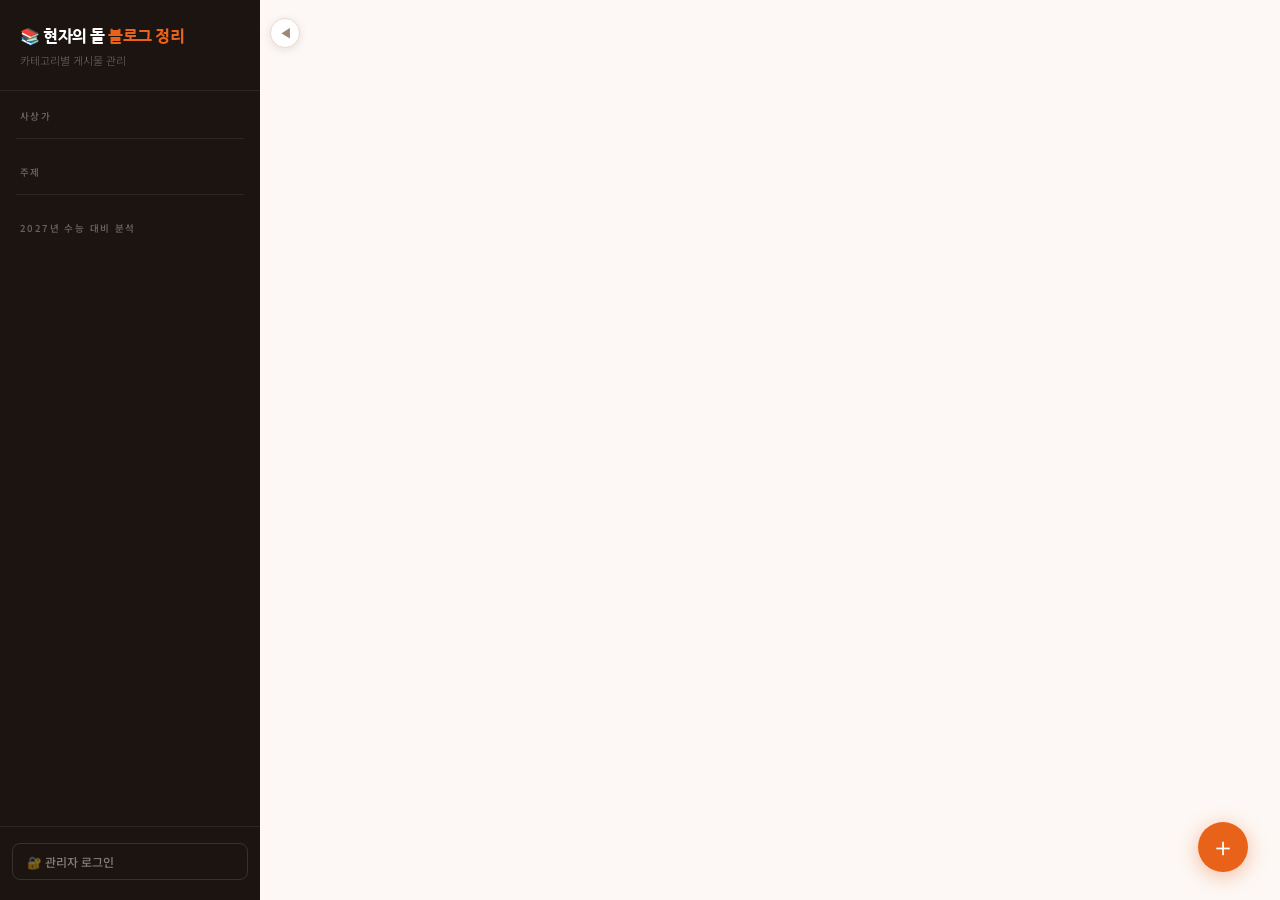
==== commit 91480e98: "Add logo and restructure sidebar header Introduce a logo and subtitle to the sidebar header and reor" ====
--- a/index.html
+++ b/index.html
@@ -16,29 +16,32 @@
 <!-- 사이드바 -->
 <nav id="sidebar">
   <div class="sidebar-header">
-    <div class="sidebar-scroll">
-      <div class="cat-label">사상가</div>
-      <div id="thinker-section"></div>
-      <div id="add-thinker-btn-wrap" style="display:none">
-        <button class="add-item-btn" onclick="openAddEntryModal('thinker')">＋ 사상가 추가</button>
-      </div>
-      <div class="cat-divider"></div>
-
-      <div class="cat-label">주제</div>
-      <div id="topic-section"></div>
-      <div id="add-topic-btn-wrap" style="display:none">
-        <button class="add-item-btn" onclick="openAddEntryModal('topic')">＋ 주제 추가</button>
-      </div>
-      <div class="cat-divider"></div>
-
-      <div class="cat-label">2027년 수능 대비 분석</div>
-      <div id="exam-section"></div>
-      <div id="add-exam-btn-wrap" style="display:none">
-        <button class="add-item-btn" onclick="openAddEntryModal('exam')">＋ 항목 추가</button>
-      </div>
-    </div>
-
-  <!-- 관리자 로그인/로그아웃 버튼 -->
+    <div class="logo">📚 현자의 돌 <span>블로그 정리</span></div>
+    <div class="sub">카테고리별 게시물 관리</div>
+  </div>
+
+  <div class="sidebar-scroll">
+    <div class="cat-label">사상가</div>
+    <div id="thinker-section"></div>
+    <div id="add-thinker-btn-wrap" style="display:none">
+      <button class="add-item-btn" onclick="openAddEntryModal('thinker')">＋ 사상가 추가</button>
+    </div>
+    <div class="cat-divider"></div>
+
+    <div class="cat-label">주제</div>
+    <div id="topic-section"></div>
+    <div id="add-topic-btn-wrap" style="display:none">
+      <button class="add-item-btn" onclick="openAddEntryModal('topic')">＋ 주제 추가</button>
+    </div>
+    <div class="cat-divider"></div>
+
+    <div class="cat-label">2027년 수능 대비 분석</div>
+    <div id="exam-section"></div>
+    <div id="add-exam-btn-wrap" style="display:none">
+      <button class="add-item-btn" onclick="openAddEntryModal('exam')">＋ 항목 추가</button>
+    </div>
+  </div>
+
   <div class="admin-area">
     <button class="admin-btn" id="admin-toggle-btn" onclick="handleAdminBtn()">
       🔐 관리자 로그인
--- a/blog-organizer.css
+++ b/blog-organizer.css
@@ -94,11 +94,14 @@
 .sidebar-scroll {
   flex: 1;
   overflow-y: auto;
+  overflow-x: hidden;          /* ← 추가 */
   scrollbar-width: thin;
   scrollbar-color: rgba(255,255,255,0.15) transparent;
 }
 .sidebar-scroll::-webkit-scrollbar { width: 4px; }
+.sidebar-scroll::-webkit-scrollbar-track { background: transparent; }   /* ← 추가 */
 .sidebar-scroll::-webkit-scrollbar-thumb { background: rgba(255,255,255,0.15); border-radius: 4px; }
+.sidebar-scroll::-webkit-scrollbar-thumb:hover { background: rgba(255,255,255,0.28); }  /* ← 추가 */
 
 .sidebar-header {
   padding: 26px 20px 22px;
@@ -439,25 +442,45 @@
 /* ══════════════
    버튼
    ══════════════ */
+/* 사이드바 내 추가 버튼 */
 .add-item-btn {
-  padding: 9px 22px;
-  border-radius: 8px;
-  font-family: 'Noto Sans KR', sans-serif;
-  font-size: 13px;
-  font-weight: 600;
-  cursor: pointer;
-  border: none;
-  transition: background 0.15s;
-}
+  width: calc(100% - 16px);
+  margin: 3px 8px 6px;
+  padding: 7px 14px;
+  background: transparent;
+  border: 1px dashed rgba(255, 255, 255, 0.18);
+  border-radius: 7px;
+  color: rgba(255, 255, 255, 0.38);
+  font-family: 'Noto Sans KR', sans-serif;
+  font-size: 11.5px;
+  cursor: pointer;
+  text-align: left;
+  transition: border-color 0.15s, color 0.15s, background 0.15s;
+}
+.add-item-btn:hover {
+  border-color: var(--accent);
+  color: var(--accent);
+  background: rgba(232, 98, 26, 0.07);
+}
+
 .add-folder-btn {
-  padding: 9px 22px;
-  border-radius: 8px;
-  font-family: 'Noto Sans KR', sans-serif;
-  font-size: 13px;
-  font-weight: 600;
-  cursor: pointer;
-  border: none;
-  transition: background 0.15s;
+  width: calc(100% - 12px);
+  margin: 2px 6px 4px;
+  padding: 5px 12px;
+  background: transparent;
+  border: 1px dashed rgba(255, 255, 255, 0.12);
+  border-radius: 6px;
+  color: rgba(255, 255, 255, 0.28);
+  font-family: 'Noto Sans KR', sans-serif;
+  font-size: 11px;
+  cursor: pointer;
+  text-align: left;
+  transition: border-color 0.15s, color 0.15s, background 0.15s;
+}
+.add-folder-btn:hover {
+  border-color: var(--accent);
+  color: var(--accent);
+  background: rgba(232, 98, 26, 0.07);
 }
 .btn-ghost         { background: var(--bg); color: var(--ink-soft); }
 .btn-ghost:hover   { background: var(--rule); }
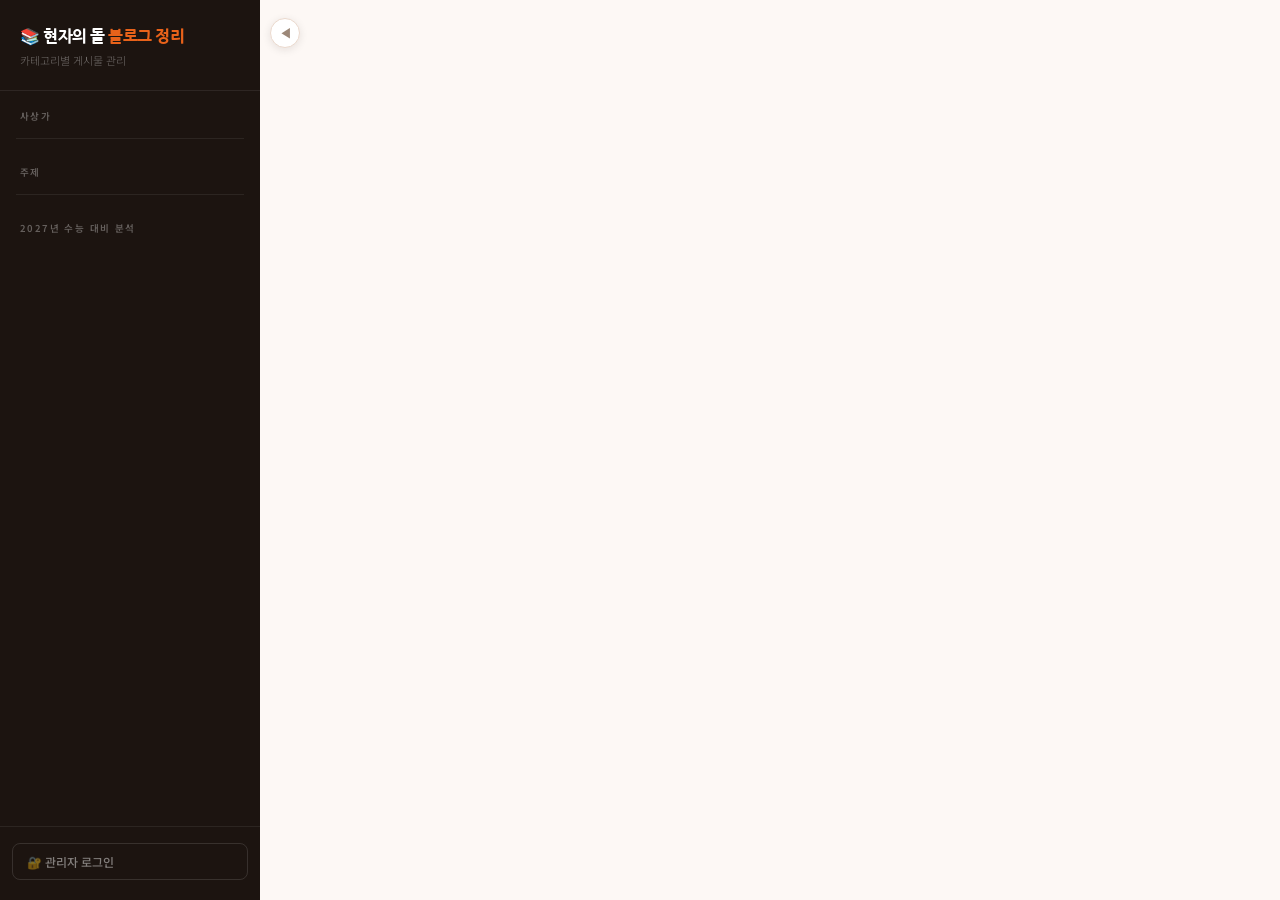
==== commit 12ec3daa: "Hide FAB and move add-folder button Hide the admin FAB by default (inline style display:none) and re" ====
--- a/index.html
+++ b/index.html
@@ -55,7 +55,7 @@
 </main>
 
 <!-- FAB: 관리자만 보임 -->
-<button class="fab admin-only" id="fab-add" onclick="openAddModal()" title="링크 추가">＋</button>
+<button class="fab admin-only" id="fab-add" onclick="openAddModal()" title="링크 추가" style="display:none">＋</button>
 
 <!-- 링크 추가 모달 -->
 <div class="modal-overlay" id="add-modal">
@@ -203,13 +203,6 @@
 }
 
 function renderSection(elId, catKey, icon) {
-  if (isAdmin) {
-  const addFolderBtn = document.createElement('button');
-  addFolderBtn.className = 'add-folder-btn';
-  addFolderBtn.innerHTML = `＋ 폴더 추가`;
-  addFolderBtn.onclick = () => openFolderModal(catKey, thinker);
-  fl.appendChild(addFolderBtn);
- }
   const el = document.getElementById(elId);
   const catData = appData[catKey];
   el.innerHTML = '';
@@ -249,6 +242,13 @@
       fl.appendChild(fb);
     });
 
+    if (isAdmin) {
+      const addFolderBtn = document.createElement('button');
+      addFolderBtn.className = 'add-folder-btn';
+      addFolderBtn.innerHTML = `＋ 폴더 추가`;
+      addFolderBtn.onclick = () => openFolderModal(catKey, thinker);
+      fl.appendChild(addFolderBtn);
+    }
     el.appendChild(fl);
   });
 }
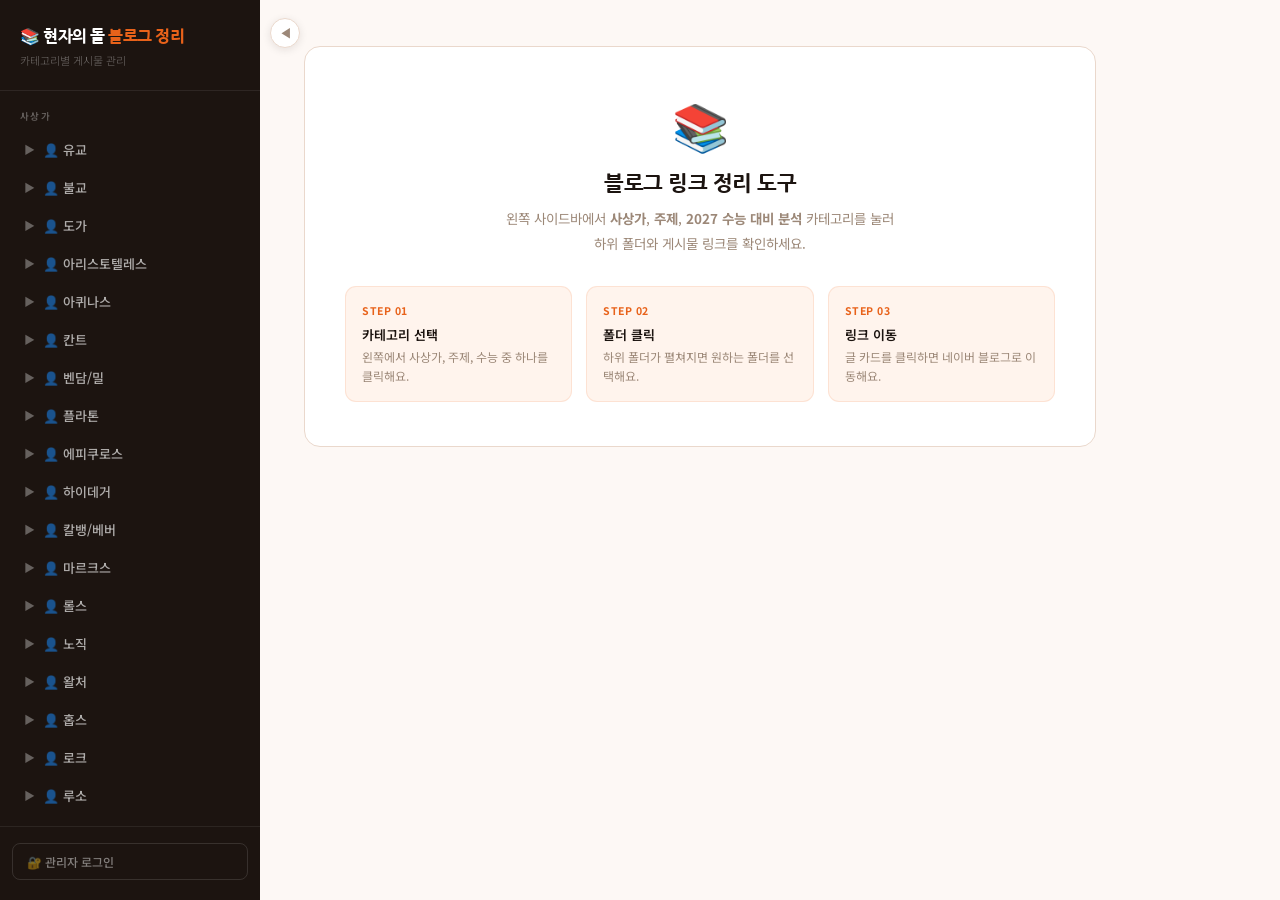
==== commit 5323bf8d: "Add sidebar overlay, responsive CSS and modals Introduce a mobile sidebar overlay and responsive beh" ====
--- a/index.html
+++ b/index.html
@@ -9,10 +9,11 @@
 <body>
 
 <!-- 사이드바 토글 -->
-<button class="sidebar-toggle" onclick="toggleSidebar()" title="사이드바 숨기기/보이기">
+<button class="sidebar-toggle" id="sidebar-toggle-btn" onclick="toggleSidebar()" title="메뉴">
   <span class="toggle-icon">◀</span>
 </button>
 
+<div class="sidebar-overlay" id="sidebar-overlay" onclick="toggleSidebar()"></div>
 <!-- 사이드바 -->
 <nav id="sidebar">
   <div class="sidebar-header">
@@ -97,6 +98,38 @@
     <div class="modal-actions">
       <button class="btn btn-ghost" onclick="closeModal()">취소</button>
       <button class="btn btn-primary" onclick="saveLink()">저장</button>
+    </div>
+  </div>
+</div>
+
+<!-- 사상가/주제/항목 추가 모달 -->
+<div class="modal-overlay" id="entry-modal">
+  <div class="modal" style="max-width:360px;">
+    <div class="modal-title" id="entry-modal-title">＋ 추가</div>
+    <div class="form-row">
+      <label class="form-label" id="entry-modal-label">이름</label>
+      <input class="form-input" id="entry-name-input" placeholder="이름 입력"
+        onkeydown="if(event.key==='Enter')submitAddEntry()" />
+    </div>
+    <div class="modal-actions">
+      <button class="btn btn-ghost" onclick="closeEntryModal()">취소</button>
+      <button class="btn btn-primary" onclick="submitAddEntry()">추가</button>
+    </div>
+  </div>
+</div>
+
+<!-- 폴더 추가 모달 -->
+<div class="modal-overlay" id="folder-modal">
+  <div class="modal" style="max-width:360px;">
+    <div class="modal-title">📁 폴더 추가</div>
+    <div class="form-row">
+      <label class="form-label" id="folder-modal-label">폴더 이름</label>
+      <input class="form-input" id="folder-name-input" placeholder="폴더 이름 입력"
+        onkeydown="if(event.key==='Enter')submitAddFolder()" />
+    </div>
+    <div class="modal-actions">
+      <button class="btn btn-ghost" onclick="closeFolderModal()">취소</button>
+      <button class="btn btn-primary" onclick="submitAddFolder()">추가</button>
     </div>
   </div>
 </div>
@@ -536,6 +569,8 @@
 // ── 사이드바 토글 ──
 function toggleSidebar() {
   document.body.classList.toggle('sidebar-hidden');
+  const overlay = document.getElementById('sidebar-overlay');
+  if (overlay) overlay.classList.toggle('active');
 }
 
 // ── 초기화 ──
--- a/blog-organizer.css
+++ b/blog-organizer.css
@@ -41,11 +41,6 @@
   transition: margin-left 0.25s cubic-bezier(0.4, 0, 0.2, 1);
 }
 
-body.sidebar-hidden #sidebar           { transform: translateX(-260px); }
-body.sidebar-hidden #main              { margin-left: 0; }
-body.sidebar-hidden .sidebar-toggle    { left: 12px; }
-body.sidebar-hidden .sidebar-toggle .toggle-icon { transform: rotate(180deg); }
-
 .sidebar-toggle {
   position: fixed;
   top: 18px;
@@ -631,3 +626,98 @@
 .step-num   { font-size: 10.5px; font-weight: 700; color: var(--accent); letter-spacing: 0.5px; margin-bottom: 7px; }
 .step-title { font-size: 13px;   font-weight: 600; color: var(--ink);    margin-bottom: 4px; }
 .step-desc  { font-size: 12px;   color: var(--ink-muted); line-height: 1.55; }
+/* ══════════════════════════════
+   모바일 오버레이 (사이드바 열릴 때 배경 어둡게)
+   ══════════════════════════════ */
+.sidebar-overlay {
+  display: none;
+  position: fixed;
+  inset: 0;
+  background: rgba(0,0,0,0.45);
+  z-index: 99;
+}
+.sidebar-overlay.active { display: block; }
+
+/* ══════════════════════════════
+   모바일 반응형 (768px 이하)
+   ══════════════════════════════ */
+@media (max-width: 768px) {
+  :root { --sidebar-w: 260px; }
+
+  /* 사이드바: 기본은 숨김 상태 */
+  #sidebar {
+    transform: translateX(-260px);
+    z-index: 150;
+  }
+
+  /* 사이드바 열림 상태 */
+  body:not(.sidebar-hidden) #sidebar {
+    transform: translateX(0);
+  }
+  body:not(.sidebar-hidden) .sidebar-overlay {
+    display: block;
+  }
+
+  /* 메인은 항상 전체 너비 */
+  #main {
+    margin-left: 0 !important;
+    padding: 60px 18px 80px;
+    max-width: 100%;
+  }
+
+  /* 토글 버튼: 좌상단 고정 햄버거 */
+  .sidebar-toggle {
+    left: 14px !important;
+    top: 14px;
+    width: 38px;
+    height: 38px;
+    font-size: 18px;
+  }
+
+  /* 웰컴 스텝 카드: 1열 세로 배치 */
+  .welcome-steps {
+    flex-direction: column;
+  }
+
+  /* 웰컴 패딩 축소 */
+  .welcome-hero {
+    padding: 28px 18px;
+  }
+
+  /* 모달 하단 시트 스타일 */
+  .modal-overlay.open {
+    align-items: flex-end;
+  }
+  .modal {
+    width: 100%;
+    max-width: 100% !important;
+    border-radius: 18px 18px 0 0;
+    padding: 24px 20px 32px;
+  }
+
+  /* 링크 카드 패딩 축소 */
+  .link-card {
+    padding: 13px 14px;
+    gap: 10px;
+  }
+
+  /* FAB 위치 조정 */
+  .fab {
+    bottom: 20px;
+    right: 20px;
+  }
+}
+
+/* ══════════════════════════════
+   데스크탑: 사이드바-hidden 기본 동작 유지
+   ══════════════════════════════ */
+@media (min-width: 769px) {
+  body.sidebar-hidden #sidebar  { transform: translateX(-260px); }
+  body.sidebar-hidden #main     { margin-left: 0 !important; }
+  body.sidebar-hidden .sidebar-toggle { left: 12px; }
+
+  body:not(.sidebar-hidden) #main { margin-left: var(--sidebar-w); }
+  body:not(.sidebar-hidden) .sidebar-toggle {
+    left: calc(var(--sidebar-w) + 10px);
+  }
+}
